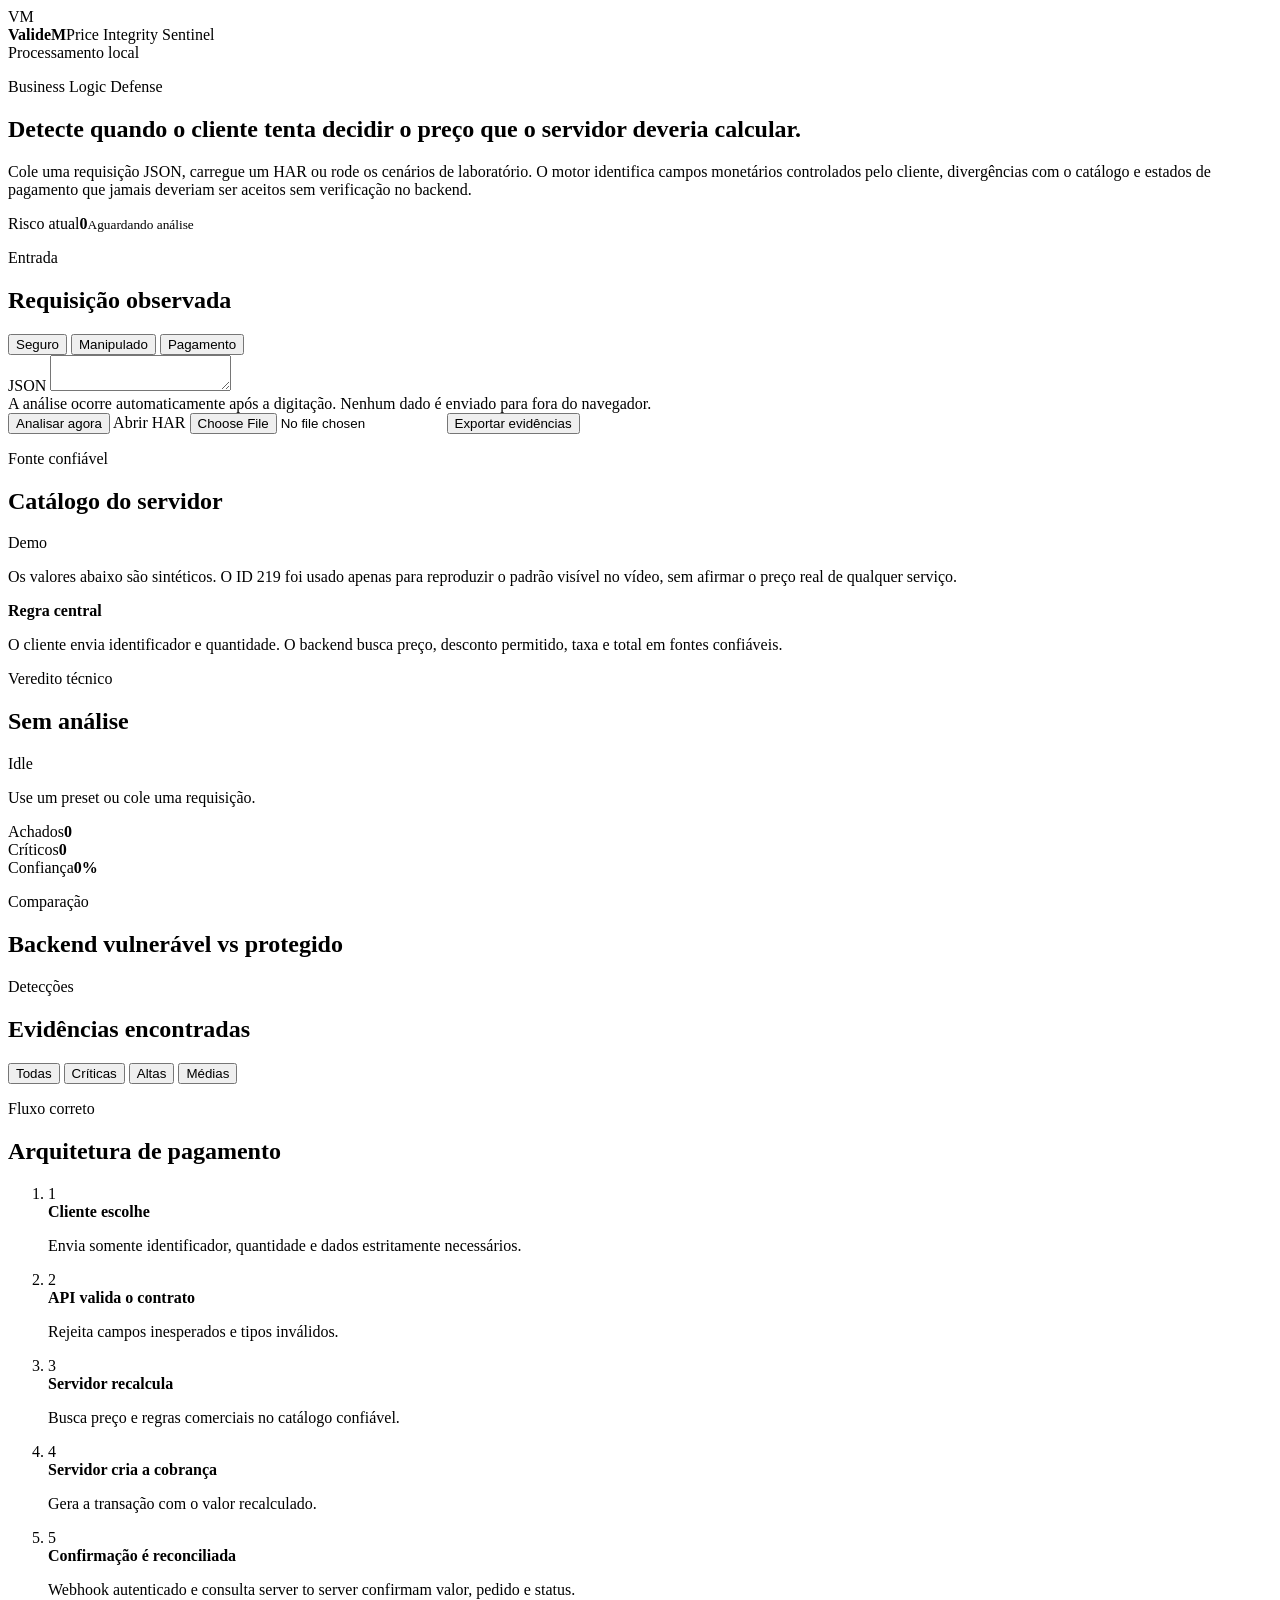
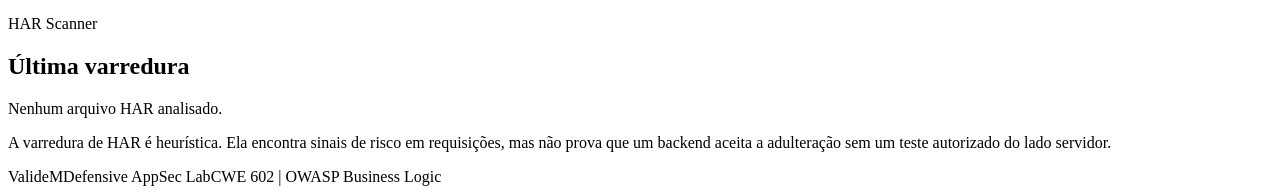
==== index.html @ 03ab3a1a "feat: establish ValideM security workspace" ====
<!doctype html>
<html lang="pt-BR">
<head>
  <meta charset="utf-8">
  <meta name="viewport" content="width=device-width, initial-scale=1">
  <meta name="description" content="ValideM identifica sinais de manipulação de preço e confiança indevida em dados enviados pelo cliente.">
  <meta name="theme-color" content="#07110f">
  <link rel="icon" href="assets/favicon.svg" type="image/svg+xml">
  <link rel="manifest" href="manifest.webmanifest">
  <link rel="stylesheet" href="assets/css/tokens.css">
  <link rel="stylesheet" href="assets/css/base.css">
  <link rel="stylesheet" href="assets/css/layout.css">
  <link rel="stylesheet" href="assets/css/components.css">
  <link rel="stylesheet" href="assets/css/responsive.css">
  <title>ValideM | Price Integrity Sentinel</title>
</head>
<body>
  <header class="topbar">
    <div class="brand">
      <span class="brand-mark" aria-hidden="true">VM</span>
      <div><strong>ValideM</strong><span>Price Integrity Sentinel</span></div>
    </div>
    <div class="topbar-status"><span class="status-dot" aria-hidden="true"></span><span>Processamento local</span></div>
  </header>
  <main class="shell">
    <section class="hero panel">
      <div>
        <p class="eyebrow">Business Logic Defense</p>
        <h1>Detecte quando o cliente tenta decidir o preço que o servidor deveria calcular.</h1>
        <p class="hero-copy">Cole uma requisição JSON, carregue um HAR ou rode os cenários de laboratório. O motor identifica campos monetários controlados pelo cliente, divergências com o catálogo e estados de pagamento que jamais deveriam ser aceitos sem verificação no backend.</p>
      </div>
      <div class="hero-score" aria-label="Resumo do último diagnóstico">
        <span>Risco atual</span><strong id="riskScore">0</strong><small id="riskLabel">Aguardando análise</small>
      </div>
    </section>

    <section class="grid two-columns">
      <article class="panel workspace">
        <div class="panel-head">
          <div><p class="eyebrow">Entrada</p><h2>Requisição observada</h2></div>
          <div class="actions compact">
            <button id="presetSafe" class="button ghost" type="button">Seguro</button>
            <button id="presetTampered" class="button ghost" type="button">Manipulado</button>
            <button id="presetPayment" class="button ghost" type="button">Pagamento</button>
          </div>
        </div>
        <label class="field-label" for="requestInput">JSON</label>
        <textarea id="requestInput" spellcheck="false" autocomplete="off" aria-describedby="requestHelp"></textarea>
        <div id="requestHelp" class="field-help">A análise ocorre automaticamente após a digitação. Nenhum dado é enviado para fora do navegador.</div>
        <div class="actions">
          <button id="analyzeButton" class="button primary" type="button">Analisar agora</button>
          <label class="button secondary file-button" for="harInput">Abrir HAR</label>
          <input id="harInput" class="visually-hidden" type="file" accept=".har,application/json">
          <button id="downloadButton" class="button ghost" type="button">Exportar evidências</button>
        </div>
      </article>

      <aside class="panel catalog-panel">
        <div class="panel-head">
          <div><p class="eyebrow">Fonte confiável</p><h2>Catálogo do servidor</h2></div><span class="chip">Demo</span>
        </div>
        <p class="muted">Os valores abaixo são sintéticos. O ID 219 foi usado apenas para reproduzir o padrão visível no vídeo, sem afirmar o preço real de qualquer serviço.</p>
        <div id="catalogList" class="catalog-list"></div>
        <div class="server-rule"><strong>Regra central</strong><p>O cliente envia identificador e quantidade. O backend busca preço, desconto permitido, taxa e total em fontes confiáveis.</p></div>
      </aside>
    </section>

    <section class="grid result-grid">
      <article class="panel verdict-card">
        <div class="panel-head">
          <div><p class="eyebrow">Veredito técnico</p><h2 id="verdictTitle">Sem análise</h2></div>
          <span id="verdictBadge" class="badge neutral">Idle</span>
        </div>
        <p id="verdictSummary" class="muted">Use um preset ou cole uma requisição.</p>
        <div class="metrics">
          <div><span>Achados</span><strong id="findingCount">0</strong></div>
          <div><span>Críticos</span><strong id="criticalCount">0</strong></div>
          <div><span>Confiança</span><strong id="confidenceValue">0%</strong></div>
        </div>
      </article>
      <article class="panel">
        <div class="panel-head"><div><p class="eyebrow">Comparação</p><h2>Backend vulnerável vs protegido</h2></div></div>
        <div id="simulationResult" class="simulation-grid"></div>
      </article>
    </section>

    <section class="panel">
      <div class="panel-head">
        <div><p class="eyebrow">Detecções</p><h2>Evidências encontradas</h2></div>
        <div class="filter-row" role="group" aria-label="Filtro de severidade">
          <button class="filter active" data-filter="all" type="button">Todas</button>
          <button class="filter" data-filter="critical" type="button">Críticas</button>
          <button class="filter" data-filter="high" type="button">Altas</button>
          <button class="filter" data-filter="medium" type="button">Médias</button>
        </div>
      </div>
      <div id="findings" class="findings" aria-live="polite"></div>
    </section>

    <section class="grid two-columns">
      <article class="panel">
        <div class="panel-head"><div><p class="eyebrow">Fluxo correto</p><h2>Arquitetura de pagamento</h2></div></div>
        <ol class="flow-list">
          <li><span>1</span><div><strong>Cliente escolhe</strong><p>Envia somente identificador, quantidade e dados estritamente necessários.</p></div></li>
          <li><span>2</span><div><strong>API valida o contrato</strong><p>Rejeita campos inesperados e tipos inválidos.</p></div></li>
          <li><span>3</span><div><strong>Servidor recalcula</strong><p>Busca preço e regras comerciais no catálogo confiável.</p></div></li>
          <li><span>4</span><div><strong>Servidor cria a cobrança</strong><p>Gera a transação com o valor recalculado.</p></div></li>
          <li><span>5</span><div><strong>Confirmação é reconciliada</strong><p>Webhook autenticado e consulta server to server confirmam valor, pedido e status.</p></div></li>
        </ol>
      </article>
      <article class="panel">
        <div class="panel-head"><div><p class="eyebrow">HAR Scanner</p><h2>Última varredura</h2></div></div>
        <div id="harSummary" class="har-summary empty">Nenhum arquivo HAR analisado.</div>
        <p class="muted footnote">A varredura de HAR é heurística. Ela encontra sinais de risco em requisições, mas não prova que um backend aceita a adulteração sem um teste autorizado do lado servidor.</p>
      </article>
    </section>
  </main>
  <footer class="footer"><span>ValideM</span><span>Defensive AppSec Lab</span><span>CWE 602 | OWASP Business Logic</span></footer>
  <script type="module" src="assets/js/app.js"></script>
</body>
</html>
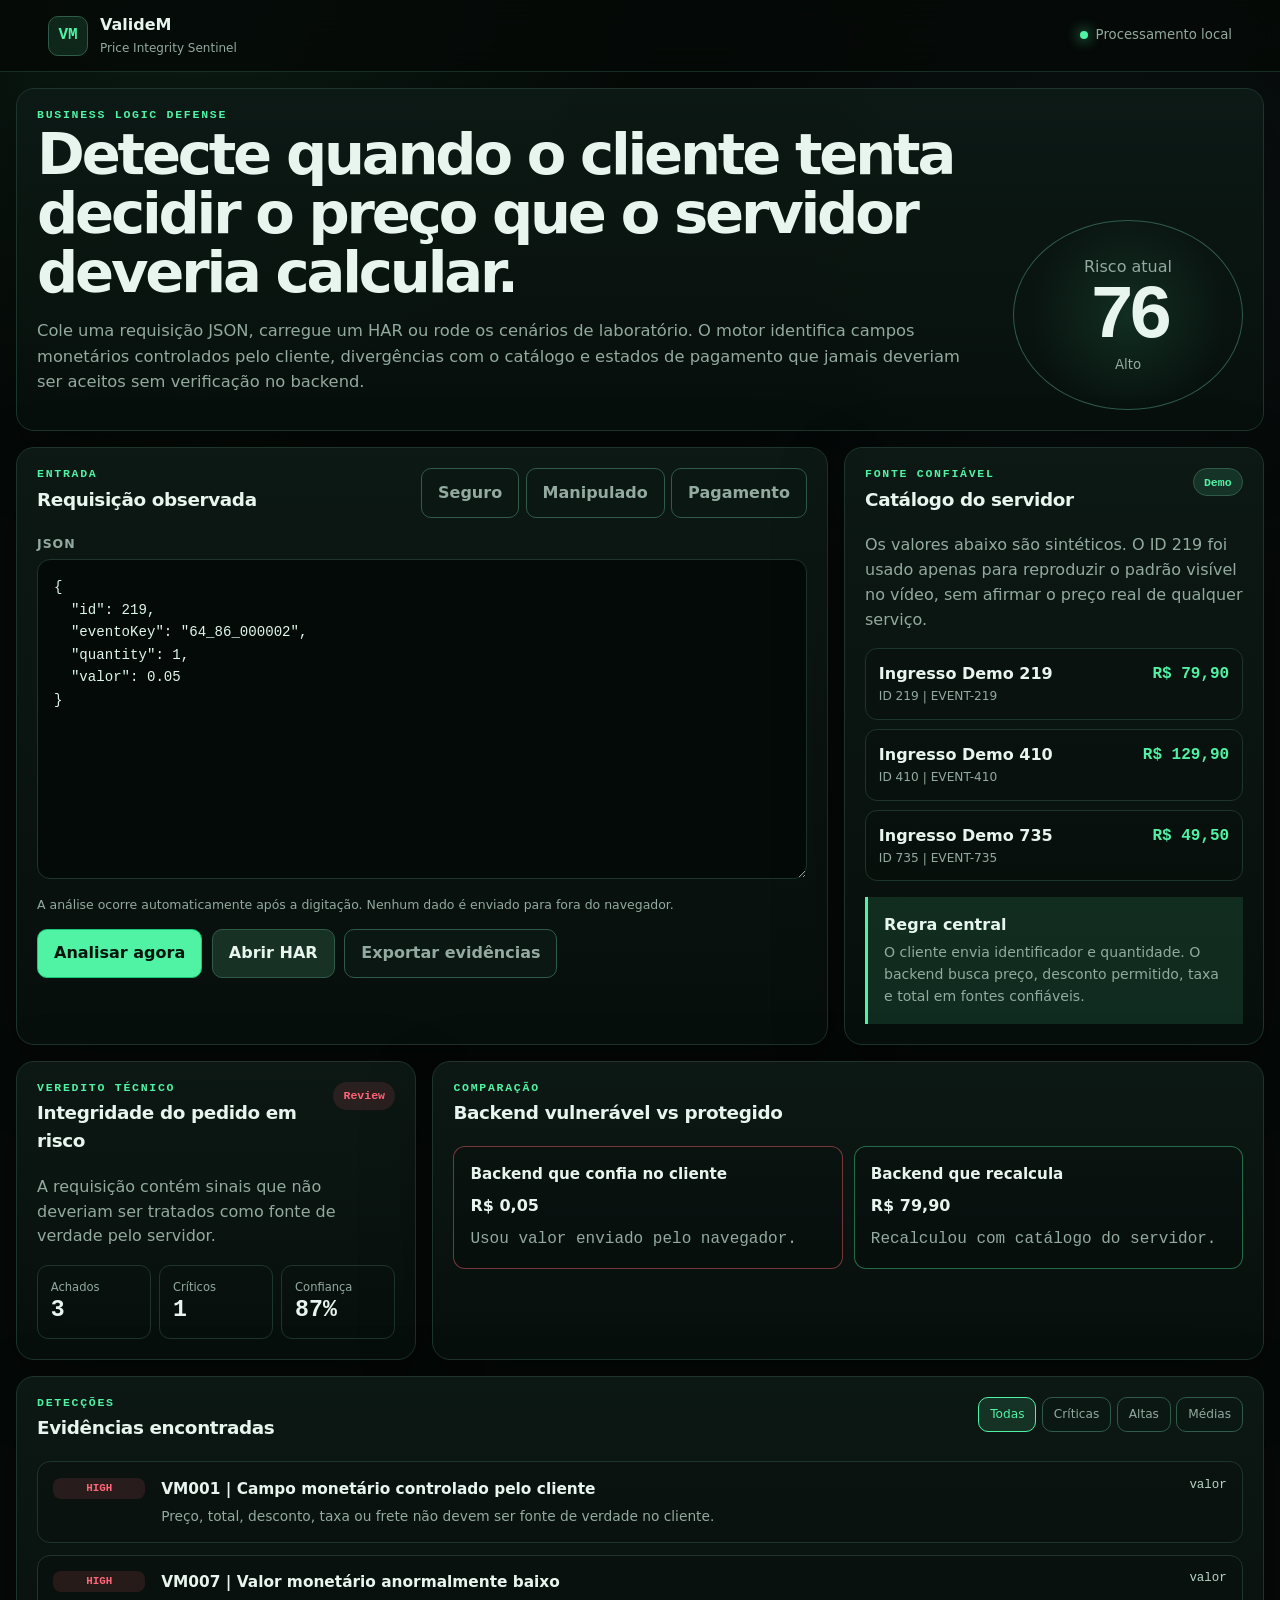
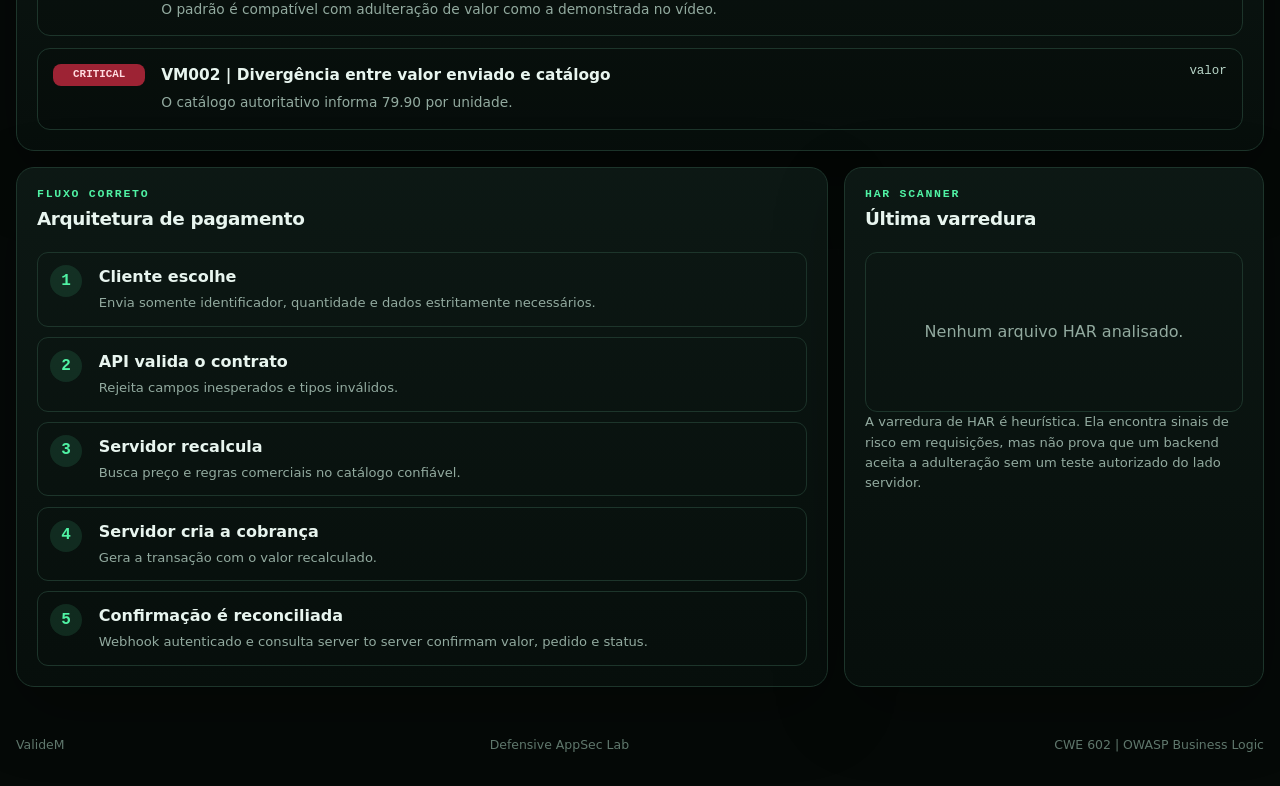
==== commit eb87f9ae: "seo: add professional social metadata" ====
--- a/index.html
+++ b/index.html
@@ -13,6 +13,12 @@
   <link rel="stylesheet" href="assets/css/components.css">
   <link rel="stylesheet" href="assets/css/responsive.css">
   <title>ValideM | Price Integrity Sentinel</title>
+  <meta property="og:type" content="website">
+  <meta property="og:title" content="ValideM | Price Integrity Sentinel">
+  <meta property="og:description" content="Application-security lab for detecting client-controlled price manipulation and unsafe trust boundaries.">
+  <meta name="twitter:card" content="summary">
+  <meta name="twitter:title" content="ValideM | Price Integrity Sentinel">
+  <meta name="twitter:description" content="Application-security lab for detecting client-controlled price manipulation and unsafe trust boundaries.">
 </head>
 <body>
   <header class="topbar">
--- a/assets/css/tokens.css
+++ b/assets/css/tokens.css
@@ -0,0 +1,25 @@
+:root {
+  color-scheme: dark;
+  --bg: #050907;
+  --surface: #09120f;
+  --surface-2: #0d1915;
+  --surface-3: #11211b;
+  --line: #1d352b;
+  --line-strong: #2f5b49;
+  --text: #e8f5ef;
+  --muted: #92aa9f;
+  --accent: #50f2a4;
+  --accent-strong: #19c879;
+  --accent-soft: rgba(80, 242, 164, .12);
+  --danger: #ff6577;
+  --danger-soft: rgba(255, 101, 119, .12);
+  --warning: #ffcc66;
+  --warning-soft: rgba(255, 204, 102, .12);
+  --info: #75bfff;
+  --info-soft: rgba(117, 191, 255, .12);
+  --shadow: 0 24px 70px rgba(0, 0, 0, .3);
+  --radius: 18px;
+  --radius-sm: 11px;
+  --font-ui: Inter, ui-sans-serif, system-ui, -apple-system, BlinkMacSystemFont, "Segoe UI", sans-serif;
+  --font-mono: "Cascadia Code", "SFMono-Regular", Consolas, "Liberation Mono", monospace;
+}
--- a/assets/css/base.css
+++ b/assets/css/base.css
@@ -0,0 +1,26 @@
+* { box-sizing: border-box; }
+html { scroll-behavior: smooth; }
+body {
+  margin: 0;
+  min-height: 100vh;
+  background:
+    radial-gradient(circle at 15% 0%, rgba(80, 242, 164, .08), transparent 30rem),
+    radial-gradient(circle at 85% 10%, rgba(117, 191, 255, .05), transparent 26rem),
+    var(--bg);
+  color: var(--text);
+  font-family: var(--font-ui);
+  line-height: 1.55;
+}
+button, textarea, input { font: inherit; }
+button { color: inherit; }
+a { color: var(--accent); }
+h1, h2, h3, p { margin-top: 0; }
+h1 { margin-bottom: 1rem; font-size: clamp(2rem, 4.5vw, 4.4rem); line-height: 1.02; letter-spacing: -.055em; }
+h2 { margin-bottom: .2rem; font-size: 1.15rem; letter-spacing: -.02em; }
+strong { font-weight: 720; }
+::selection { background: var(--accent); color: #03130c; }
+::-webkit-scrollbar { width: 10px; height: 10px; }
+::-webkit-scrollbar-thumb { background: #284437; border-radius: 20px; border: 2px solid var(--bg); }
+.visually-hidden { position: absolute; width: 1px; height: 1px; padding: 0; margin: -1px; overflow: hidden; clip: rect(0,0,0,0); white-space: nowrap; border: 0; }
+.muted { color: var(--muted); }
+.footnote { font-size: .82rem; }
--- a/assets/css/layout.css
+++ b/assets/css/layout.css
@@ -0,0 +1,32 @@
+.topbar {
+  position: sticky;
+  top: 0;
+  z-index: 20;
+  display: flex;
+  align-items: center;
+  justify-content: space-between;
+  min-height: 72px;
+  padding: 0 clamp(1rem, 4vw, 3rem);
+  border-bottom: 1px solid rgba(47, 91, 73, .45);
+  background: rgba(5, 9, 7, .82);
+  backdrop-filter: blur(18px);
+}
+.brand { display: flex; align-items: center; gap: .75rem; }
+.brand-mark { display: grid; place-items: center; width: 40px; height: 40px; border: 1px solid var(--line-strong); border-radius: 10px; background: var(--accent-soft); color: var(--accent); font-family: var(--font-mono); font-weight: 800; }
+.brand div { display: grid; gap: .05rem; }
+.brand div span { color: var(--muted); font-size: .75rem; }
+.topbar-status { display: flex; align-items: center; gap: .5rem; color: var(--muted); font-size: .83rem; }
+.status-dot { width: 8px; height: 8px; border-radius: 50%; background: var(--accent); box-shadow: 0 0 14px var(--accent); }
+.shell { width: min(1440px, calc(100% - 2rem)); margin: 1rem auto 3rem; display: grid; gap: 1rem; }
+.panel { border: 1px solid var(--line); border-radius: var(--radius); background: linear-gradient(180deg, rgba(13, 25, 21, .96), rgba(7, 15, 12, .96)); box-shadow: var(--shadow); }
+.hero { display: grid; grid-template-columns: minmax(0, 1fr) 230px; gap: 2rem; align-items: end; padding: clamp(1.3rem, 4vw, 3.8rem); overflow: hidden; }
+.hero-copy { max-width: 70rem; color: var(--muted); font-size: 1.02rem; }
+.hero-score { min-height: 190px; display: grid; align-content: center; justify-items: center; border: 1px solid var(--line-strong); border-radius: 50%; background: radial-gradient(circle, var(--accent-soft), transparent 68%); }
+.hero-score span, .hero-score small { color: var(--muted); }
+.hero-score strong { font-family: var(--font-mono); font-size: 4.7rem; line-height: 1; letter-spacing: -.09em; }
+.grid { display: grid; gap: 1rem; }
+.two-columns { grid-template-columns: minmax(0, 1.45fr) minmax(320px, .75fr); }
+.result-grid { grid-template-columns: minmax(300px, .65fr) minmax(0, 1.35fr); }
+.workspace, .catalog-panel, .verdict-card, .grid > .panel, section.panel { padding: 1.25rem; }
+.panel-head { display: flex; align-items: flex-start; justify-content: space-between; gap: 1rem; margin-bottom: 1rem; }
+.footer { width: min(1440px, calc(100% - 2rem)); margin: 0 auto 2rem; display: flex; justify-content: space-between; gap: 1rem; color: #5f776c; font-size: .78rem; }
--- a/assets/css/components.css
+++ b/assets/css/components.css
@@ -0,0 +1,59 @@
+.eyebrow { margin-bottom: .35rem; color: var(--accent); font: 700 .72rem/1 var(--font-mono); letter-spacing: .15em; text-transform: uppercase; }
+.actions { display: flex; flex-wrap: wrap; gap: .6rem; margin-top: .9rem; }
+.actions.compact { margin-top: 0; gap: .4rem; }
+.button, .filter { border: 1px solid var(--line-strong); border-radius: 10px; background: #0b1713; cursor: pointer; transition: transform .15s ease, border-color .15s ease, background .15s ease; }
+.button { padding: .7rem 1rem; font-weight: 700; }
+.button:hover, .filter:hover { transform: translateY(-1px); border-color: var(--accent); }
+.button.primary { border-color: var(--accent-strong); background: var(--accent); color: #04140d; }
+.button.secondary { background: #173124; }
+.button.ghost { color: var(--muted); }
+.file-button { display: inline-flex; align-items: center; }
+.field-label { display: block; margin-bottom: .4rem; color: var(--muted); font-size: .78rem; font-weight: 700; text-transform: uppercase; letter-spacing: .08em; }
+#requestInput { width: 100%; min-height: 320px; resize: vertical; border: 1px solid var(--line); border-radius: 13px; outline: none; padding: 1rem; background: #040a07; color: #dff7eb; font: 500 .88rem/1.6 var(--font-mono); tab-size: 2; }
+#requestInput:focus { border-color: var(--accent-strong); box-shadow: 0 0 0 3px var(--accent-soft); }
+.field-help { margin-top: .5rem; color: var(--muted); font-size: .78rem; }
+.chip, .badge { display: inline-flex; align-items: center; min-height: 28px; padding: .2rem .65rem; border-radius: 999px; font: 700 .72rem/1 var(--font-mono); }
+.chip { border: 1px solid var(--line-strong); color: var(--accent); background: var(--accent-soft); }
+.badge.neutral { background: rgba(146, 170, 159, .12); color: var(--muted); }
+.badge.safe { background: var(--accent-soft); color: var(--accent); }
+.badge.danger { background: var(--danger-soft); color: var(--danger); }
+.catalog-list { display: grid; gap: .6rem; }
+.catalog-item { display: grid; grid-template-columns: 1fr auto; gap: .8rem; padding: .8rem; border: 1px solid var(--line); border-radius: 12px; background: rgba(0,0,0,.12); }
+.catalog-item span { display: block; color: var(--muted); font-size: .76rem; }
+.catalog-item strong:last-child { color: var(--accent); font-family: var(--font-mono); }
+.server-rule { margin-top: 1rem; padding: 1rem; border-left: 3px solid var(--accent); background: var(--accent-soft); }
+.server-rule p { margin: .25rem 0 0; color: var(--muted); font-size: .88rem; }
+.metrics { display: grid; grid-template-columns: repeat(3, 1fr); gap: .5rem; margin-top: 1rem; }
+.metrics div { padding: .8rem; border: 1px solid var(--line); border-radius: 11px; }
+.metrics span { display: block; color: var(--muted); font-size: .72rem; }
+.metrics strong { font: 800 1.45rem/1.2 var(--font-mono); }
+.simulation-grid { display: grid; grid-template-columns: repeat(2, minmax(0, 1fr)); gap: .7rem; }
+.sim-card { padding: 1rem; border: 1px solid var(--line); border-radius: 12px; background: rgba(0,0,0,.12); }
+.sim-card.vulnerable { border-color: rgba(255, 101, 119, .45); }
+.sim-card.protected { border-color: rgba(80, 242, 164, .4); }
+.sim-card h3 { margin-bottom: .45rem; font-size: .95rem; }
+.sim-card code { display: block; margin-top: .5rem; color: var(--muted); font-family: var(--font-mono); word-break: break-word; }
+.findings { display: grid; gap: .7rem; }
+.finding { display: grid; grid-template-columns: 92px minmax(0, 1fr) auto; gap: 1rem; align-items: start; padding: .95rem; border: 1px solid var(--line); border-radius: 13px; background: rgba(0,0,0,.12); }
+.severity { text-align: center; padding: .34rem .45rem; border-radius: 8px; font: 800 .68rem/1 var(--font-mono); text-transform: uppercase; }
+.severity.critical { color: #ffdbe0; background: #9d2334; }
+.severity.high { color: var(--danger); background: var(--danger-soft); }
+.severity.medium { color: var(--warning); background: var(--warning-soft); }
+.severity.low { color: var(--info); background: var(--info-soft); }
+.finding h3 { margin-bottom: .28rem; font-size: .96rem; }
+.finding p { margin-bottom: 0; color: var(--muted); font-size: .86rem; }
+.finding code { color: #b8d6c8; font: .78rem var(--font-mono); }
+.empty-state { padding: 2rem; border: 1px dashed var(--line-strong); border-radius: 13px; color: var(--muted); text-align: center; }
+.filter-row { display: flex; flex-wrap: wrap; gap: .35rem; }
+.filter { padding: .45rem .68rem; color: var(--muted); font-size: .76rem; }
+.filter.active { border-color: var(--accent); background: var(--accent-soft); color: var(--accent); }
+.flow-list { list-style: none; padding: 0; margin: 0; display: grid; gap: .65rem; }
+.flow-list li { display: grid; grid-template-columns: 36px 1fr; gap: .8rem; padding: .75rem; border: 1px solid var(--line); border-radius: 11px; }
+.flow-list li > span { display: grid; place-items: center; width: 32px; height: 32px; border-radius: 50%; background: var(--accent-soft); color: var(--accent); font-family: var(--font-mono); font-weight: 800; }
+.flow-list p { margin: .2rem 0 0; color: var(--muted); font-size: .82rem; }
+.har-summary { min-height: 160px; display: grid; align-content: center; gap: .5rem; padding: 1rem; border: 1px solid var(--line); border-radius: 12px; }
+.har-summary.empty { color: var(--muted); text-align: center; }
+.har-stat-grid { display: grid; grid-template-columns: repeat(3, 1fr); gap: .5rem; }
+.har-stat-grid div { padding: .8rem; border-radius: 10px; background: rgba(0,0,0,.15); }
+.har-stat-grid span { display: block; color: var(--muted); font-size: .72rem; }
+.har-stat-grid strong { font: 800 1.35rem var(--font-mono); }
--- a/assets/css/responsive.css
+++ b/assets/css/responsive.css
@@ -0,0 +1,18 @@
+@media (max-width: 980px) {
+  .hero, .two-columns, .result-grid { grid-template-columns: 1fr; }
+  .hero-score { width: 180px; min-height: 180px; justify-self: start; }
+}
+@media (max-width: 680px) {
+  .topbar { min-height: 62px; padding: 0 .8rem; }
+  .topbar-status span:last-child { display: none; }
+  .shell { width: min(100% - 1rem, 1440px); margin-top: .5rem; }
+  .hero, .workspace, .catalog-panel, .verdict-card, .grid > .panel, section.panel { padding: 1rem; }
+  .panel-head { display: grid; }
+  .metrics, .simulation-grid, .har-stat-grid { grid-template-columns: 1fr; }
+  .finding { grid-template-columns: 1fr; }
+  .severity { width: max-content; }
+  .footer { width: calc(100% - 1rem); flex-direction: column; }
+}
+@media (prefers-reduced-motion: reduce) {
+  *, *::before, *::after { scroll-behavior: auto !important; transition: none !important; }
+}
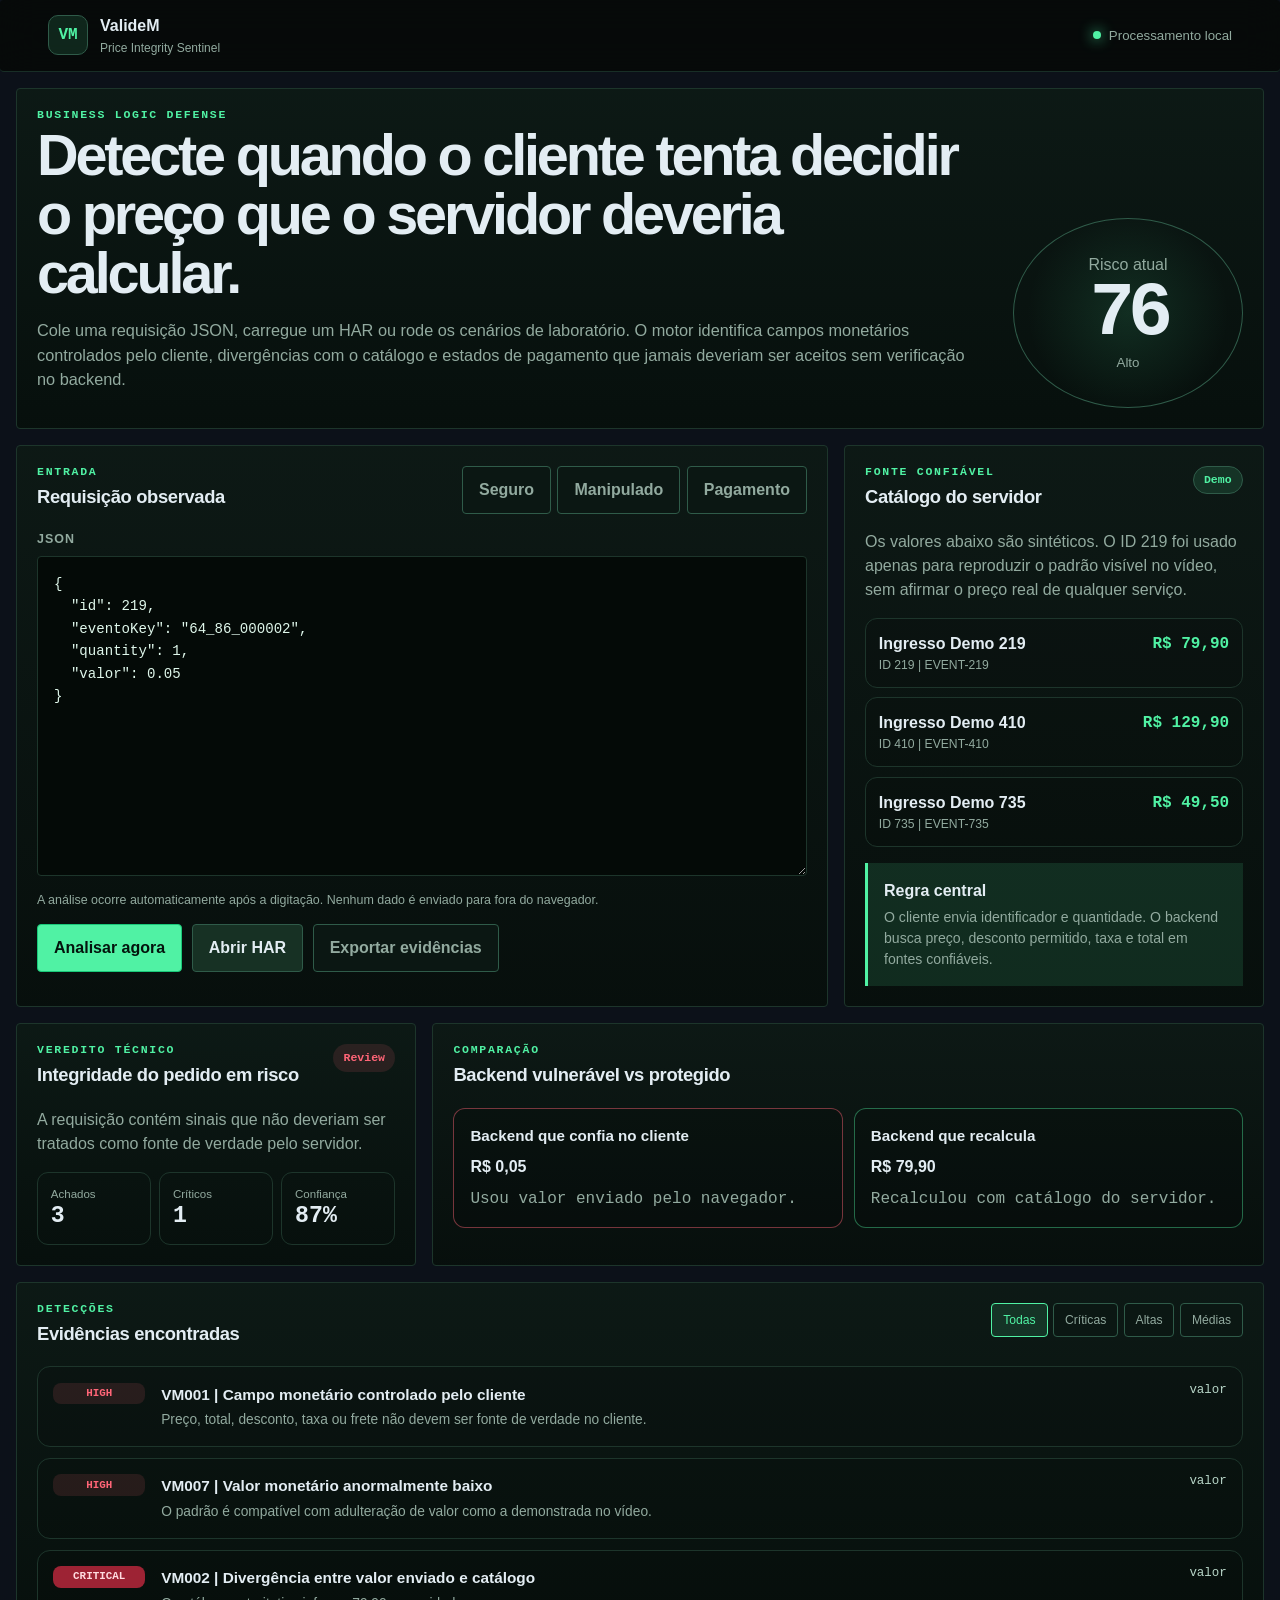
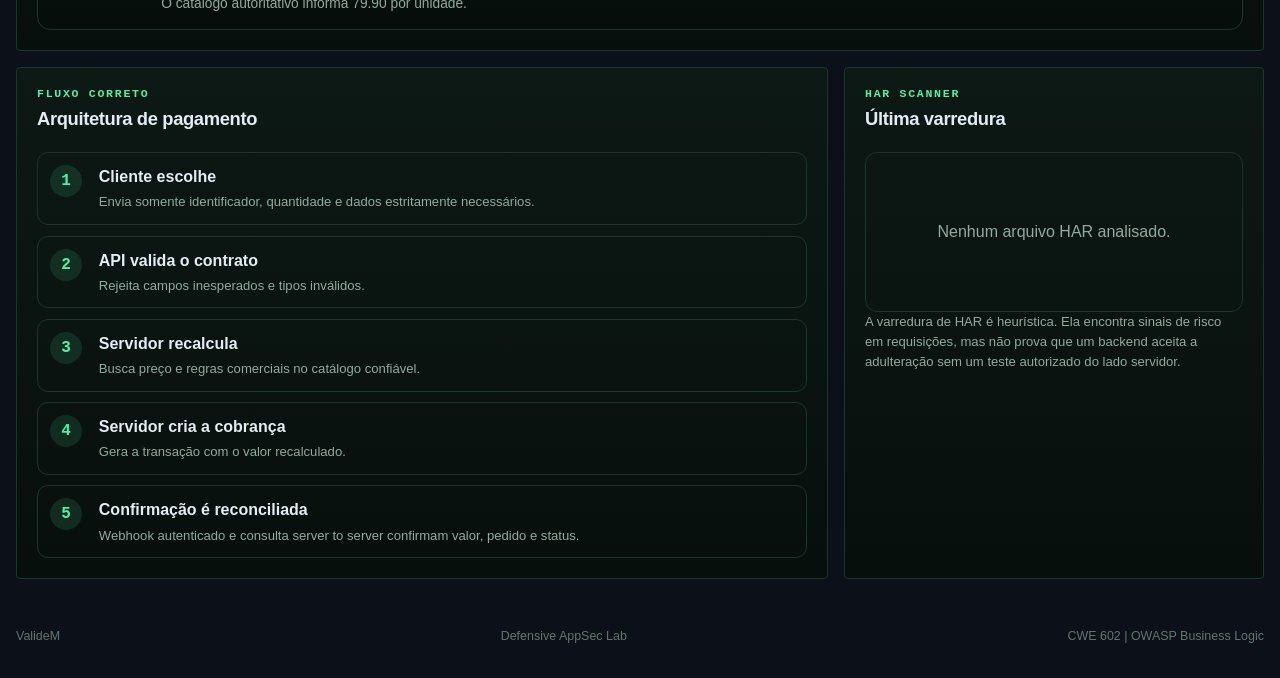
==== commit 7f4b78e9: "ui: favor fixed cyber layout, keyboard focus and reduced visual effects" ====
--- a/index.html
+++ b/index.html
@@ -19,6 +19,8 @@
   <meta name="twitter:card" content="summary">
   <meta name="twitter:title" content="ValideM | Price Integrity Sentinel">
   <meta name="twitter:description" content="Application-security lab for detecting client-controlled price manipulation and unsafe trust boundaries.">
+  <link rel="stylesheet" href="security-shell.css">
+  <meta name="referrer" content="strict-origin-when-cross-origin">
 </head>
 <body>
   <header class="topbar">
--- a/security-shell.css
+++ b/security-shell.css
@@ -0,0 +1,45 @@
+/* Security portfolio design system: restrained, readable, keyboard-first.
+   Styling alone is not a security boundary. Keep app behavior intact. */
+:root {
+  --portfolio-bg: #0c1119;
+  --portfolio-panel: #151e29;
+  --portfolio-border: #344454;
+  --portfolio-ink: #e3edf3;
+  --portfolio-muted: #a8bac8;
+  --portfolio-action: #67d4b2;
+  color-scheme: dark;
+}
+html {scroll-behavior: auto !important}
+body {
+  background: var(--portfolio-bg) !important;
+  color: var(--portfolio-ink);
+  font-family: ui-monospace, "Cascadia Code", "Consolas", "Segoe UI", sans-serif !important;
+  line-height: 1.5;
+}
+:where(.noise, .grid-noise, .scanline, .boot-orbit, .world-grid) {
+  opacity: 0 !important;
+  pointer-events: none !important;
+}
+:where(.panel, .card, .tile, .mini-card, .hero, .sidebar, .topbar, .button, button, input, select, textarea) {
+  border-radius: 4px !important;
+  box-shadow: none !important;
+  text-shadow: none !important;
+}
+:where(button, input, select, textarea) {font: inherit}
+:where(button, a, [role="button"], input, select, textarea):focus-visible {
+  outline: 3px solid var(--portfolio-action) !important;
+  outline-offset: 3px;
+}
+:where(a) {text-underline-offset: .18em}
+:where(p, small, .muted, .subtitle, .hint) {overflow-wrap: anywhere}
+:where(.glass, .glassmorphism, .hologram) {
+  backdrop-filter: none !important;
+  -webkit-backdrop-filter: none !important;
+}
+@media (prefers-reduced-motion: reduce) {
+  *, *::before, *::after {
+    animation-duration: .01ms !important;
+    transition-duration: .01ms !important;
+    scroll-behavior: auto !important;
+  }
+}
